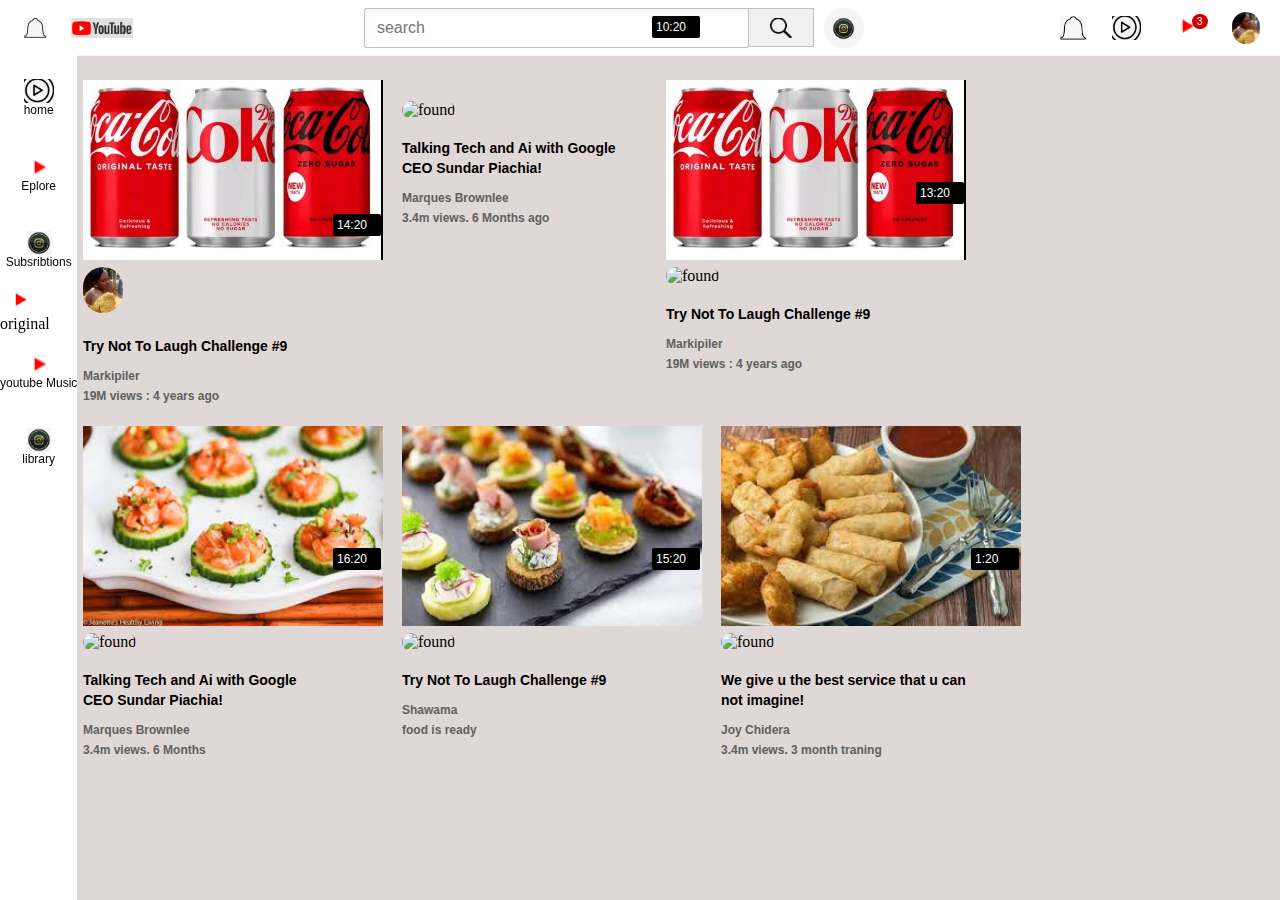
==== index.html @ 5746c394 "project" ====
<!DOCTYPE html>
<html lang="en">
<head>
  <script src="https://kit.fontawesome.com/11ad1757fc.js" crossorigin="anonymous"></script>
  <link rel="stylesheet" href="styles/vedio.css">
  <link rel="stylesheet" href="styles/header.css">
  <link rel="stylesheet" href="styles/general.css">
  <link rel="stylesheet" href="styles/sidebare.css">
  <meta charset="UTF-8">
  <meta name="viewport" content="width=device-width, initial-scale=1.0">
  <title>Document</title>
</head>
<body>
  <div class="header">
    <div class="left-section">
      <img class="bell" src="icons/ic.PNG" alt="">
      <img class="youtube" src="/icons/youtube.png" alt="">
    </div>
    <div class="center-section">
      <input class="search-bar" type="text" placeholder="search">
    <button class="search-bottons">
      <img class="img-icon1" src="icons/search.png" alt="">
    </button>
    <button class="voice-botton">
      <img class="img-icon2" src="icons/s.jpg" alt="">
    </button>
    </div>
    <div class="right-section">
     <img class="first-icon " src="icons/ic.PNG" alt="">
     <img class="second-icon" src="icons/ff.PNG" alt="">
     <div class="notification">  
     <img class="third-icon" src="icons/download (5).png" alt="">
<div class="notifications">3</div>
     </div> 
     <img class="fourth-icon" src="image/fs.PNG" alt="">
    </div>
  </div>
  <div class="vedio-grid">
    <div class="all">
 
      </div>
     </div>
     
<div class="sidebar">
  <div class="sidebars-link">
    <img claass="home" src="icons/ff.PNG" alt="">
    <div>home</div>
  </div>
  <div class="sidebars-link">
    <img src="icons/download (5).png" alt="">
    <div>Eplore</div>
  </div>
  <div class="sidebars-link">
<img src="icons/s.jpg" alt="">
<div>Subsribtions</div>
  </div>
  <div claass="sidebars-link">
  <img src="icons/download (5).png" alt="">
    <div>original</div>
  </div>
  <div class="sidebars-link">
   <img src="icons/download (5).png" alt="">
    <div>youtube Music</div>
  </div>
  <div class="sidebars-link">
   <img src="icons/s.jpg" alt="">
    <div>library</div>
  </div>
</div>     

     <div class="all">
      <div>
         <img class="img" src="/image/fs.JPG" alt="">
      </div>
      <div class="found">
          <img class="size" src="/image/fs.PNG" alt="found">
        </div>
        <div class="vedio-time">14:20</div>
        <div class="texts">
          <p class="text">
          Try Not To Laugh Challenge #9
        </p>
        <p class="Brownlee">
        Markipiler
        </p>
        <p class="month">
         19M views : 4 years ago
        </p>
      </div>
      </div>
     </div>
     <div class="all">
      <div>
      <img class="img" src="/image/pic.jpg" alt="">
      </div>
      <div class="found">
      <img class="size" src="/image/dde.png" alt="found">
        </div>
        <div class="vedio-time">10:20</div>
        <div class="texts">
          <p class="text">
          Talking Tech  and Ai with Google CEO
          Sundar Piachia!
        </p>
        <p class="Brownlee">
         Marques Brownlee
        </p>
        <p class="month">
         3.4m views. 6 Months ago
        </p>
      </div>
      </div>
     </div>
     
     <div class="all">
      <div>
         <img class="img" src="/image/fs.JPG" alt="">
      </div>
      <div class="found">
          <img class="size" src="/image/fs.png" alt="found">
        </div>
        <div class="vedio-time">13:20</div>
        <div class="texts">
          <p class="text">
          Try Not To Laugh Challenge #9
        </p>
        <p class="Brownlee">
        Markipiler
        </p>
        <p class="month">
         19M views : 4 years ago
        </p>
      </div>
      </div>
     </div>
     <div class="all">
      <div>
      <img class="img" src="/image/p4.jpeg" alt="">
      </div>
      <div class="found">
      <img class="size" src="/image/dde.png" alt="found">
        </div>
        <div class="vedio-time">16:20</div>
        <div class="texts">
          <p class="text">
          Talking Tech  and Ai with Google CEO
          Sundar Piachia!
        </p>
        <p class="Brownlee">
         Marques Brownlee
        </p>
        <p class="month">
         3.4m views. 6 Months 
        </p>
      </div>
      </div>
     </div>
     
     <div class="all">
      <div>
         <img class="img" src="/image/p5.jpeg" alt="">
      </div>
      <div class="found">
          <img class="size" src="/image/fs.png" alt="found">
        </div>
        <div class="vedio-time">15:20</div>
        <div class="texts">
          <p class="text">
          Try Not To Laugh Challenge #9
        </p>
        <p class="Brownlee">
        Shawama
        </p>
        <p class="month">
        food is ready
        </p>
      </div>
      </div>
     </div>
     <div class="all">
      <div>
      <img class="img" src="/image/kk.jpeg" alt="">
      </div>
      <div class="found">
      <img class="size" src="/image/dde.png" alt="found">
        </div>
        <div class="vedio-time">1:20</div>
        <div class="texts">
          <p class="text">
          We give u the best service that u can not imagine!
        </p>
        <p class="Brownlee">
         Joy Chidera
        </p>
        <p class="month">
         3.4m views. 3 month traning
        </p>
      </div>
      </div>
     </div>
  </div>
</body>
</html>
---- styles/vedio.css ----
.img{
width: 300px;
}
.all{
  display: inline-block;
  vertical-align: top;
  margin-right: 15px;
}
.text{
  margin-top: 0px;
  font-size: 14px;
  font-weight: medium;
  line-height: 20px;
  margin-bottom: 12px;
}
.found  {
  display: inline-block;
  margin-right: 15px;
  vertical-align: top ;
}
.texts{
  display: inline-block;
  width: 245px;
  font-family: Arial;
  font-weight:bolder;
  font-size: 14px;
    

}
.size{
  width: 40px;
  border-radius: 100px;
  position: relative;
  top: 3px;    
}

.Brownlee,
.month{
  font-size: 12px;
  color: rgb(96, 96, 96);
  margin-bottom: 20px;
line-height: 0;
margin-top: 20px;
}
.month{
  margin-bottom: 30px;
}
.vedio-grid{
  display: grid;
  grid-template-columns: 1fr 1fr 1fr;
  column-gap: 15px;
  row-gap: 40px;
}
.vedio-time{
  background-color: black;
  color: white;
  position: relative;
  bottom: 100px;
  left: 250px;
  width: 40px;
  font-family: Arial;
  font-weight: 100;
  padding-left: 4px;
  padding-top: 4px;
  padding-bottom: 4px;
  padding-right: 4px;
  font-size: 12px;
  border-radius: 2px;
}
---- styles/header.css ----
.header{
  height: 55px;
  display: flex;
flex-direction: row;
justify-content: space-between;


position: fixed;
top: 0px;
right: 0px;
left: 0px;
background-color: white;
border-bottom-width: 1px;
border-bottom-style: solid;
border-bottom-color: rgb(228, 288, 288);
z-index: 100px;
}
.left-section{
  display: flex;
  align-items: center;
}
.right-section{
  margin-right: 20px;
  width: 200px;
  display: flex;
  align-items: center;
  justify-content: space-between;
  flex-shrink: 0;
}
.center-section{
  flex: 1;
  margin-left: 70px;
  margin-right: 35px;
  max-width: 500px;
  display: flex;
  align-items: center;
}
.bell{
height: 20px;
margin-left: 24px;
margin-right: 24px;

}
.youtube{
height: 20px;
}
.search-bottons{
height:39px;
width: 66px;
border-color: rgb(192, 192, 192);
background-color: rgb(240, 240, 240);
border-width: 1px;
border-style: solid;
margin-left: -1px;
margin-right: 10px;
}
.search-bar{
  flex: 1;
  height: 36px;
  padding-left: 12px;
  font-size: 16px;
  border-width: 1px;
  border-style: solid;
  border-color: rgb(192, 192, 192);
  border-radius: 2px;
  box-shadow: inset 1px 2px 5px rgba(0, 0, 0, 0.05) ;
  width: 0;
}
.search-bar::placeholder{
  font-family: Arial;
  font-size: 16px;
}
.img-icon1{
height: 20px;
margin-top: 4px;}

.voice-botton{
  height:40px;
  width: 40px;
  border-radius: 20PX;
  border: none;
  background-color: rgb(245, 245, 245) ;
  }
.img-icon2{
height: 23px;
margin-top: 4px;
}
.first-icon{
height: 24px;
}
.second-icon{
height: 24px;
}
.third-icon{
height: 24px;
}
.fourth-icon{
  height: 32px;
  border-radius: 16px;
}
.notification{
position: relative;
}
.notifications{
  position: absolute;
  top: 0px;
  right: 0px;
  background-color: rgb(200, 0, 0);
  color: white;
  font-family: Arial;
  font-size: 10px;
  padding-left: 5px;
  padding-right: 5px;
  padding-top: 2px;
  padding-bottom: 2px;
  border-radius: 10px;

}
---- styles/general.css ----
.p{
  font-family: Arial;
  margin-top: 0px;
  margin-bottom: 0px;
}
body{
  margin: 0;
  padding-top: 80px;
  padding-left: 96PX ;
  padding-left: 24px;
  background-color: rgb(224, 215, 215);
  margin-left: 59px;
}
---- styles/sidebare.css ----
.sidebar{
  position: fixed;
  left: 0px;
  bottom: 0px;
  top: 55px;
  background-color: white;
  width: 72;
  z-index: 200px;
  padding-top: 5px;
}
.sidebars-link{
  height: 76px;
  display: flex;
  justify-content: center;
  align-items: center;
  flex-direction: column;
  cursor: pointer;
}
.sidebars-link:hover{
  background-color: rgb(212, 206, 206);
}
.sidebars-link img{
  height: 24px;
}
.sidebars-link div{
  font-family: Arial;
  font-size: 12px;
}
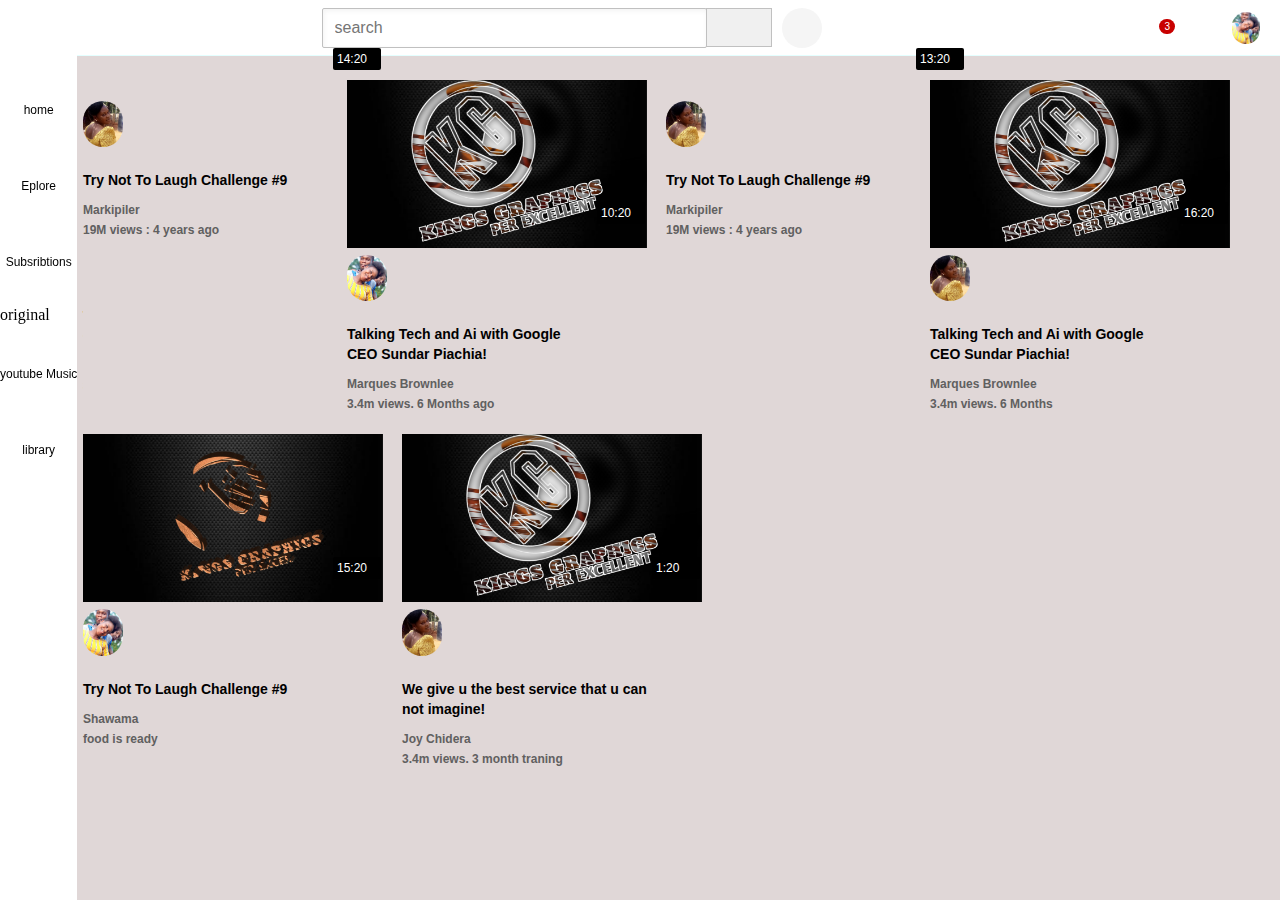
==== commit 5f6d9415: "add changes" ====
--- a/index.html
+++ b/index.html
@@ -32,7 +32,7 @@
      <img class="third-icon" src="icons/download (5).png" alt="">
 <div class="notifications">3</div>
      </div> 
-     <img class="fourth-icon" src="image/fs.PNG" alt="">
+     <img class="fourth-icon" src="icons/dde.PNG" alt="">
     </div>
   </div>
   <div class="vedio-grid">
@@ -73,7 +73,7 @@
          <img class="img" src="/image/fs.JPG" alt="">
       </div>
       <div class="found">
-          <img class="size" src="/image/fs.PNG" alt="found">
+          <img class="size" src="/icons/fs.PNG" alt="found">
         </div>
         <div class="vedio-time">14:20</div>
         <div class="texts">
@@ -94,7 +94,7 @@
       <img class="img" src="/image/pic.jpg" alt="">
       </div>
       <div class="found">
-      <img class="size" src="/image/dde.png" alt="found">
+      <img class="size" src="/icons/dde.PNG" alt="found">
         </div>
         <div class="vedio-time">10:20</div>
         <div class="texts">
@@ -117,7 +117,7 @@
          <img class="img" src="/image/fs.JPG" alt="">
       </div>
       <div class="found">
-          <img class="size" src="/image/fs.png" alt="found">
+          <img class="size" src="/icons/fs.PNG" alt="found">
         </div>
         <div class="vedio-time">13:20</div>
         <div class="texts">
@@ -135,10 +135,10 @@
      </div>
      <div class="all">
       <div>
-      <img class="img" src="/image/p4.jpeg" alt="">
-      </div>
-      <div class="found">
-      <img class="size" src="/image/dde.png" alt="found">
+      <img class="img" src="/image/pic.jpg" alt="">
+      </div>
+      <div class="found">
+      <img class="size" src="/icons/fs.PNG" alt="found">
         </div>
         <div class="vedio-time">16:20</div>
         <div class="texts">
@@ -158,10 +158,10 @@
      
      <div class="all">
       <div>
-         <img class="img" src="/image/p5.jpeg" alt="">
-      </div>
-      <div class="found">
-          <img class="size" src="/image/fs.png" alt="found">
+         <img class="img" src="/image/fs.jpg" alt="">
+      </div>
+      <div class="found">
+          <img class="size" src="/icons/dde.PNG" alt="found">
         </div>
         <div class="vedio-time">15:20</div>
         <div class="texts">
@@ -179,10 +179,10 @@
      </div>
      <div class="all">
       <div>
-      <img class="img" src="/image/kk.jpeg" alt="">
-      </div>
-      <div class="found">
-      <img class="size" src="/image/dde.png" alt="found">
+      <img class="img" src="/image/pic.jpg" alt="">
+      </div>
+      <div class="found">
+      <img class="size" src="/icons/fs.PNG" alt="found">
         </div>
         <div class="vedio-time">1:20</div>
         <div class="texts">
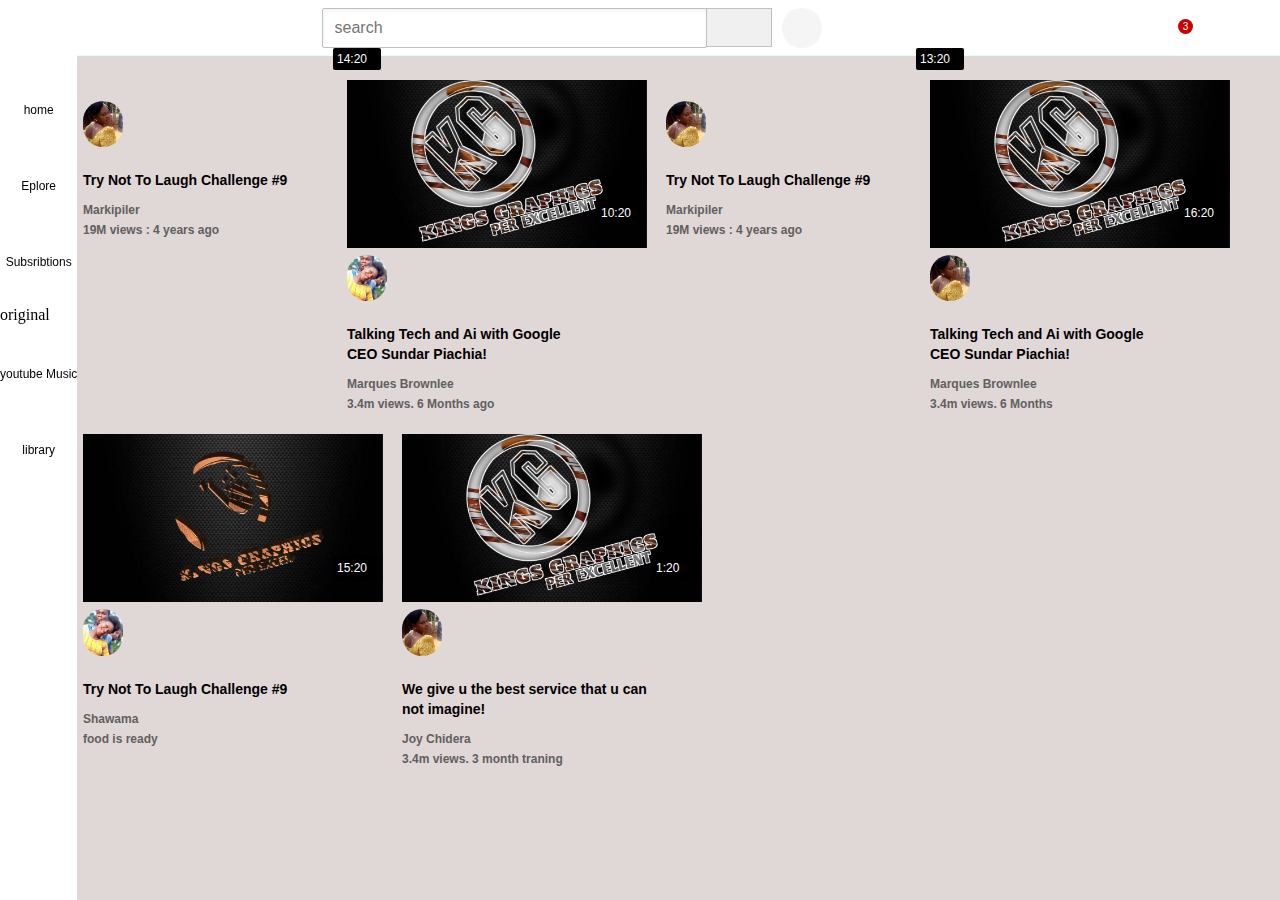
==== commit 9ddfd6f9: "store changes" ====
--- a/index.html
+++ b/index.html
@@ -32,7 +32,7 @@
      <img class="third-icon" src="icons/download (5).png" alt="">
 <div class="notifications">3</div>
      </div> 
-     <img class="fourth-icon" src="icons/dde.PNG" alt="">
+     <img class="fourth-icon" src="icons/dde.PNG." alt="">
     </div>
   </div>
   <div class="vedio-grid">
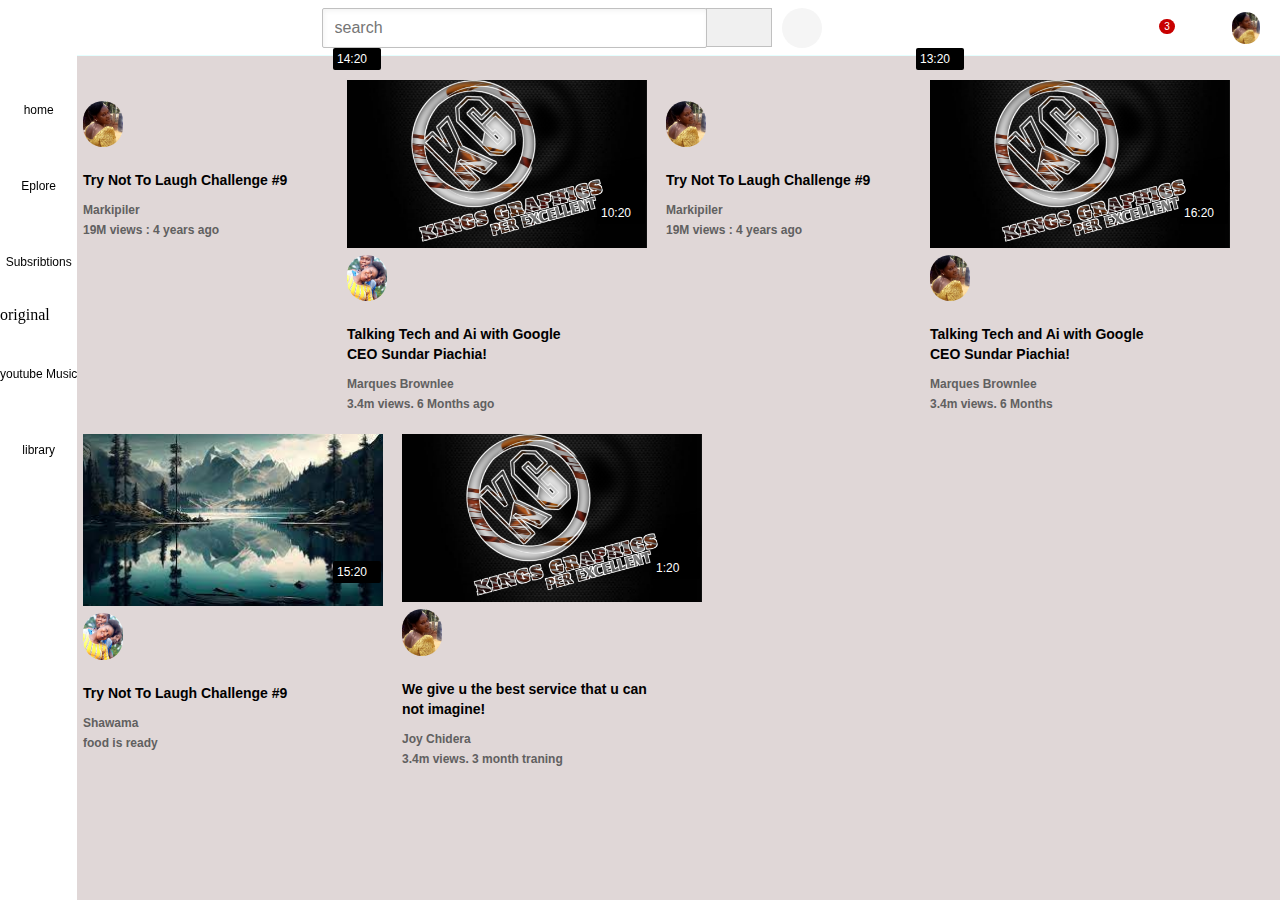
==== commit 7f240f08: "apply change" ====
--- a/index.html
+++ b/index.html
@@ -1,7 +1,6 @@
 <!DOCTYPE html>
 <html lang="en">
 <head>
-  <script src="https://kit.fontawesome.com/11ad1757fc.js" crossorigin="anonymous"></script>
   <link rel="stylesheet" href="styles/vedio.css">
   <link rel="stylesheet" href="styles/header.css">
   <link rel="stylesheet" href="styles/general.css">
@@ -32,7 +31,7 @@
      <img class="third-icon" src="icons/download (5).png" alt="">
 <div class="notifications">3</div>
      </div> 
-     <img class="fourth-icon" src="icons/dde.PNG." alt="">
+     <img class="fourth-icon" src="icons/fs.PNG" alt="">
     </div>
   </div>
   <div class="vedio-grid">
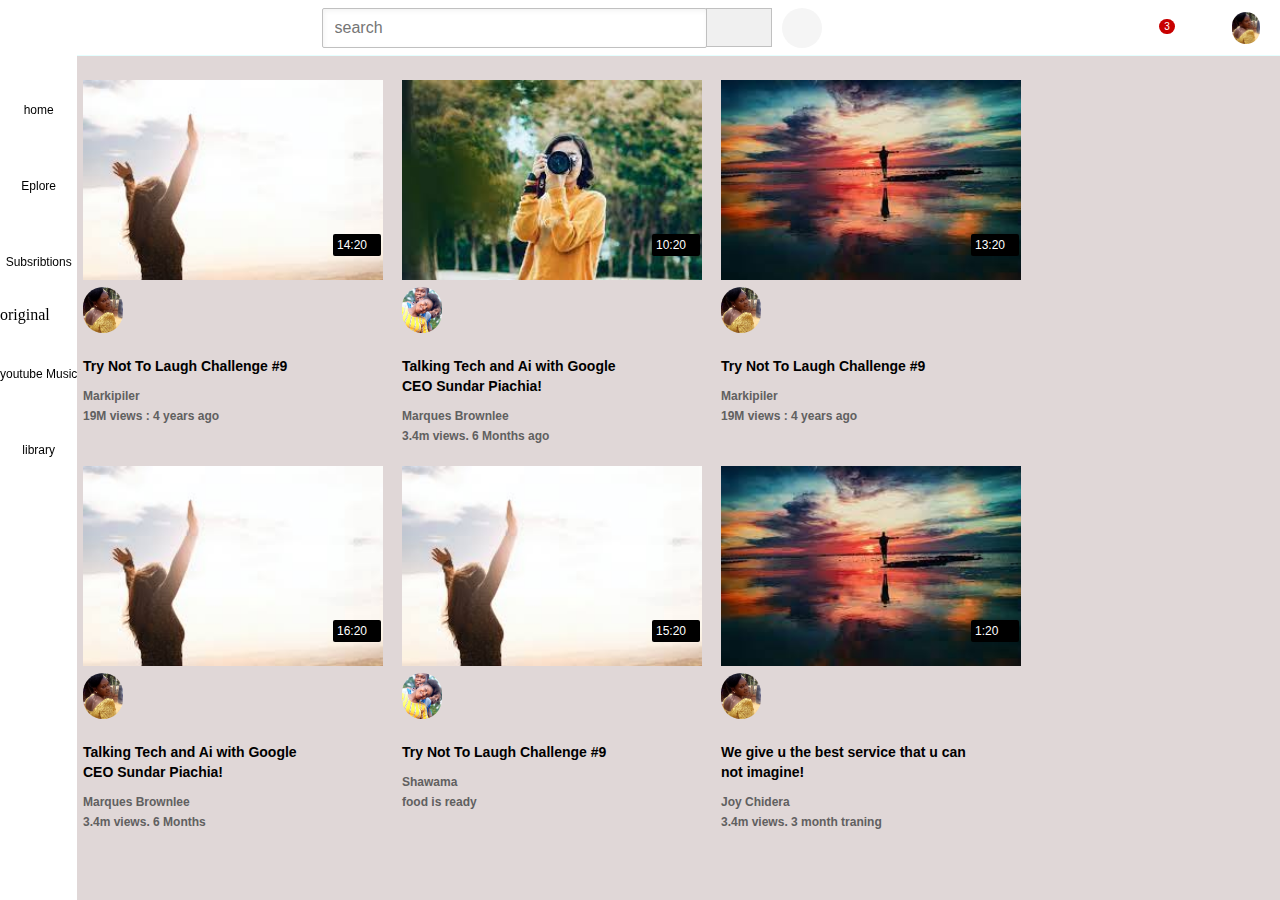
==== commit 3354e101: "new change" ====
--- a/index.html
+++ b/index.html
@@ -10,8 +10,8 @@
   <title>Document</title>
 </head>
 <body>
-  <div class="header">
-    <div class="left-section">
+<div class="header">
+      <div class="left-section">
       <img class="bell" src="icons/ic.PNG" alt="">
       <img class="youtube" src="/icons/youtube.png" alt="">
     </div>
@@ -69,7 +69,7 @@
 
      <div class="all">
       <div>
-         <img class="img" src="/image/fs.JPG" alt="">
+         <img class="img" src="/image/download (2).jpg" alt="">
       </div>
       <div class="found">
           <img class="size" src="/icons/fs.PNG" alt="found">
@@ -90,7 +90,7 @@
      </div>
      <div class="all">
       <div>
-      <img class="img" src="/image/pic.jpg" alt="">
+      <img class="img" src="/image/download (1).jpg" alt="">
       </div>
       <div class="found">
       <img class="size" src="/icons/dde.PNG" alt="found">
@@ -113,7 +113,7 @@
      
      <div class="all">
       <div>
-         <img class="img" src="/image/fs.JPG" alt="">
+         <img class="img" src="/image/download.jpg" alt="">
       </div>
       <div class="found">
           <img class="size" src="/icons/fs.PNG" alt="found">
@@ -134,7 +134,7 @@
      </div>
      <div class="all">
       <div>
-      <img class="img" src="/image/pic.jpg" alt="">
+      <img class="img" src="/image/download (2).jpg" alt="">
       </div>
       <div class="found">
       <img class="size" src="/icons/fs.PNG" alt="found">
@@ -157,7 +157,7 @@
      
      <div class="all">
       <div>
-         <img class="img" src="/image/fs.jpg" alt="">
+         <img class="img" src="/image/download (2).jpg" alt="">
       </div>
       <div class="found">
           <img class="size" src="/icons/dde.PNG" alt="found">
@@ -178,7 +178,7 @@
      </div>
      <div class="all">
       <div>
-      <img class="img" src="/image/pic.jpg" alt="">
+      <img class="img" src="/image/download.jpg" alt="">
       </div>
       <div class="found">
       <img class="size" src="/icons/fs.PNG" alt="found">
